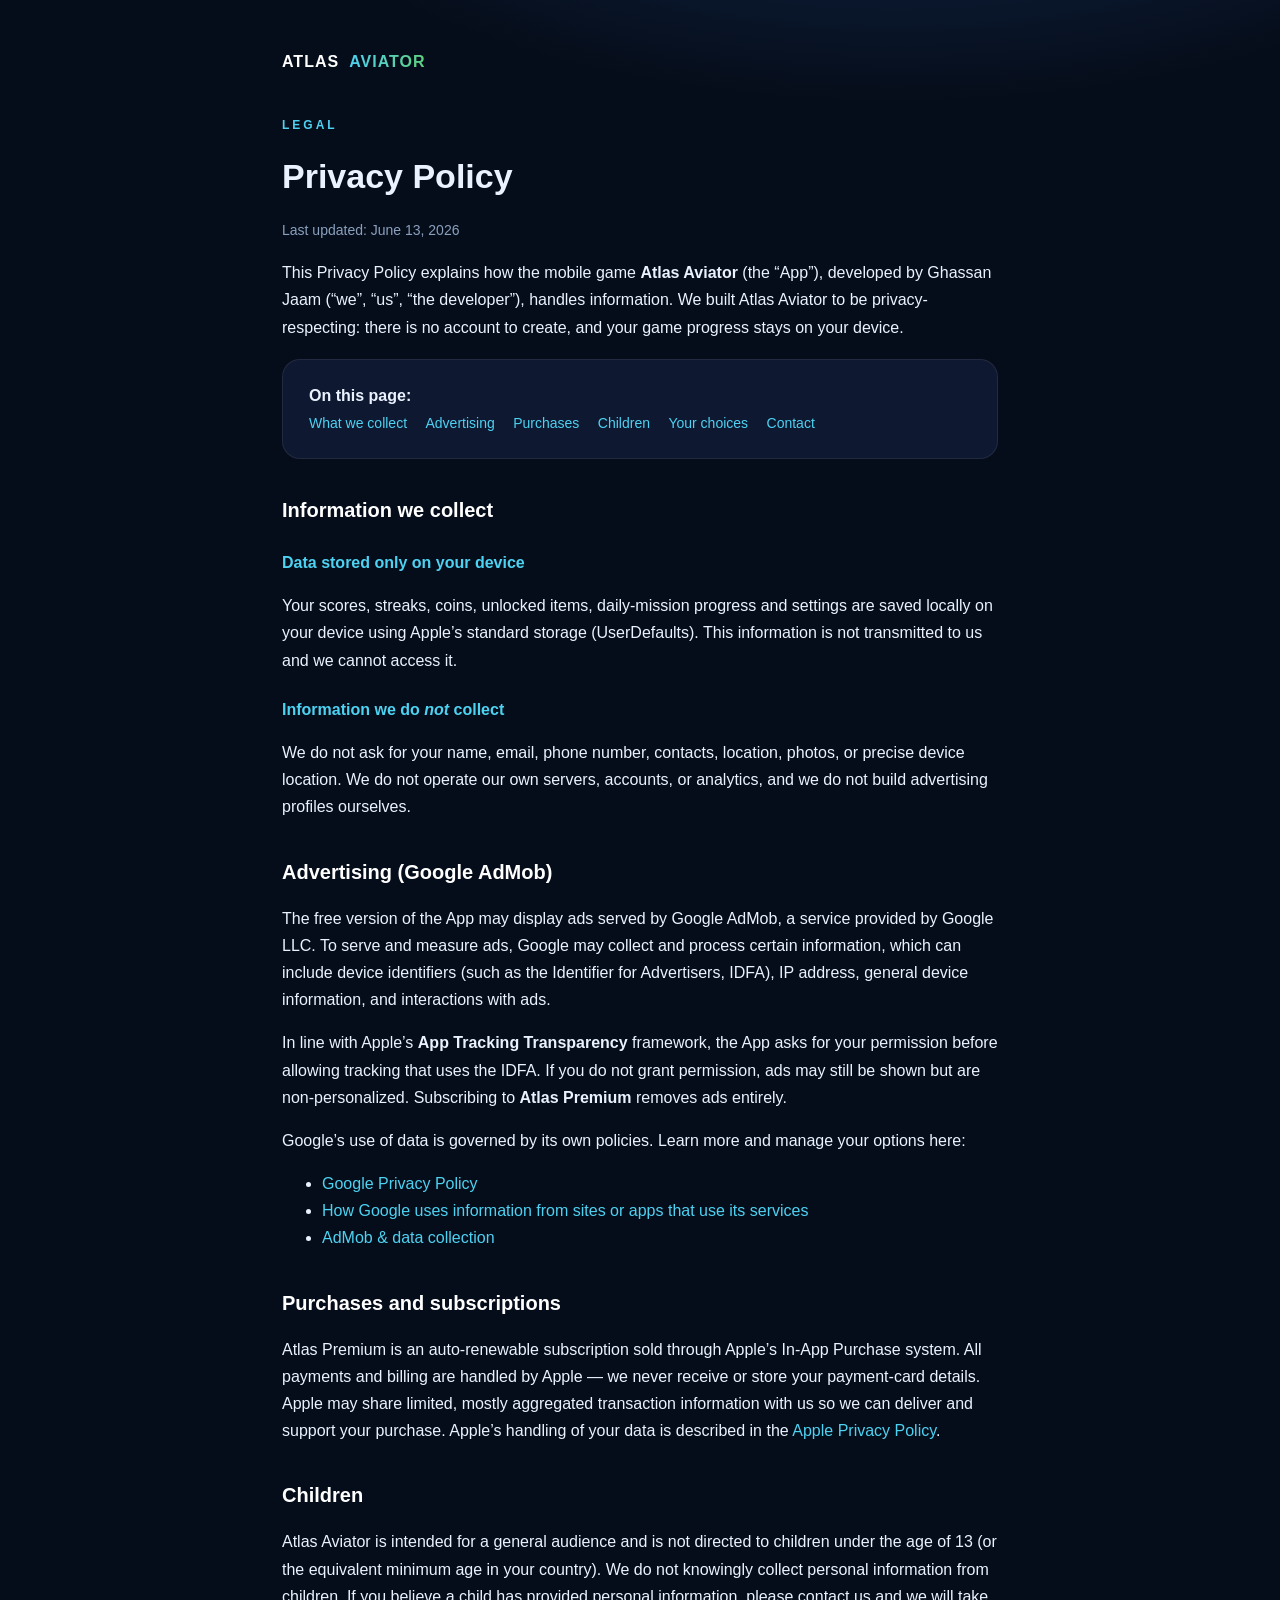
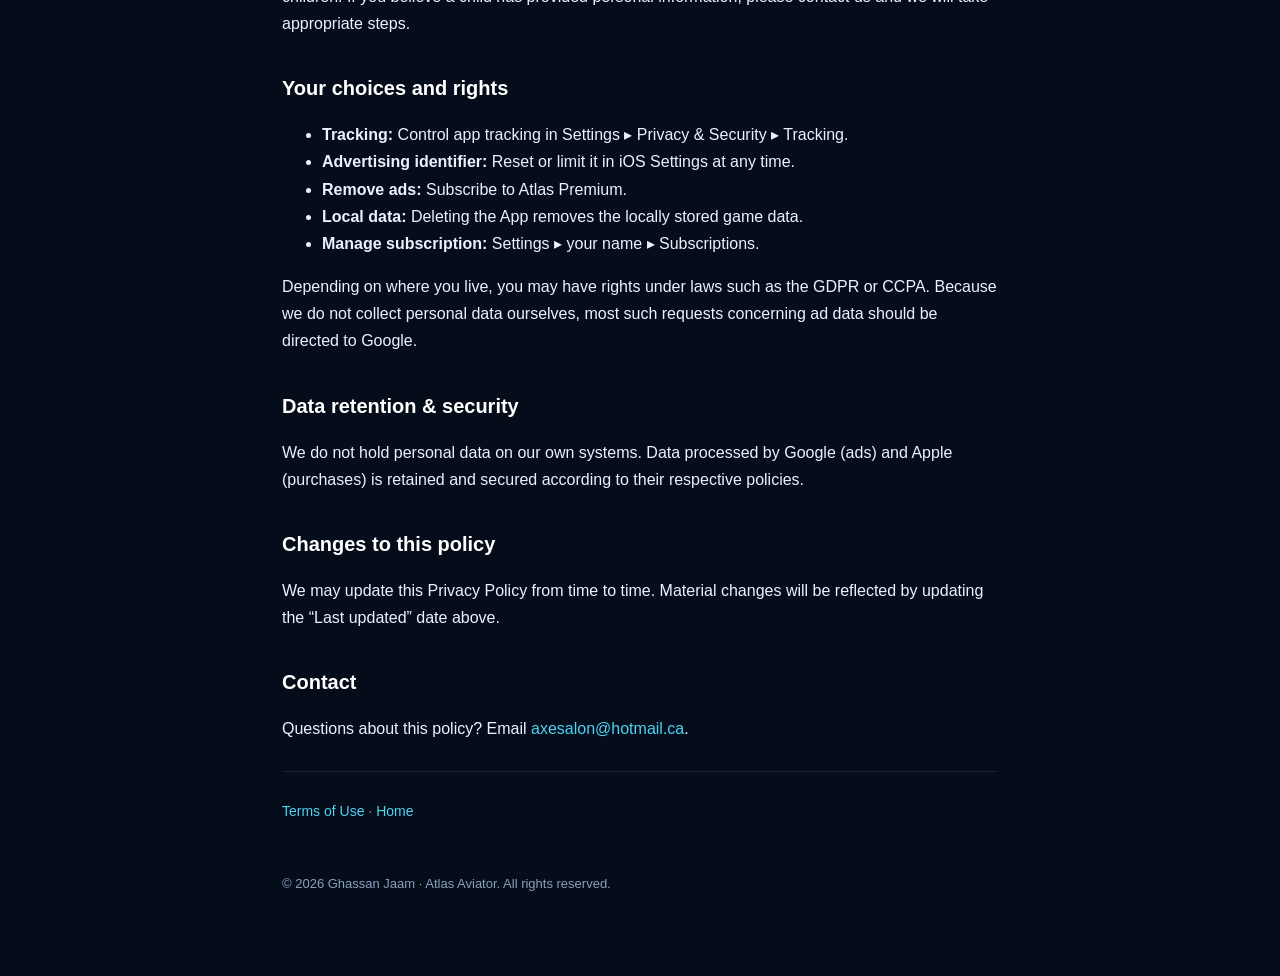
==== privacy.html @ 831ac1c9 "Add landing page with Privacy Policy and Terms of Use Co-Authored-By: Claude Opus 4.8 (1M context) <" ====
<!DOCTYPE html>
<html lang="en">
<head>
  <meta charset="UTF-8" />
  <meta name="viewport" content="width=device-width, initial-scale=1.0" />
  <title>Privacy Policy — Atlas Aviator</title>
  <link rel="stylesheet" href="styles.css" />
</head>
<body>
  <main class="wrap">
    <a class="brand" href="./"><span class="a">ATLAS</span><span class="b">AVIATOR</span></a>

    <p class="kicker" style="margin-top:40px;">Legal</p>
    <h1>Privacy Policy</h1>
    <p class="muted">Last updated: June 13, 2026</p>

    <p>
      This Privacy Policy explains how the mobile game <strong>Atlas Aviator</strong>
      (the “App”), developed by Ghassan Jaam (“we”, “us”, “the developer”), handles
      information. We built Atlas Aviator to be privacy-respecting: there is no account
      to create, and your game progress stays on your device.
    </p>

    <div class="card toc">
      <strong>On this page:</strong><br />
      <a href="#collect">What we collect</a>
      <a href="#ads">Advertising</a>
      <a href="#purchases">Purchases</a>
      <a href="#children">Children</a>
      <a href="#choices">Your choices</a>
      <a href="#contact">Contact</a>
    </div>

    <h2 id="collect">Information we collect</h2>

    <h3>Data stored only on your device</h3>
    <p>
      Your scores, streaks, coins, unlocked items, daily-mission progress and
      settings are saved locally on your device using Apple’s standard storage
      (UserDefaults). This information is not transmitted to us and we cannot access it.
    </p>

    <h3>Information we do <em>not</em> collect</h3>
    <p>
      We do not ask for your name, email, phone number, contacts, location, photos,
      or precise device location. We do not operate our own servers, accounts, or
      analytics, and we do not build advertising profiles ourselves.
    </p>

    <h2 id="ads">Advertising (Google AdMob)</h2>
    <p>
      The free version of the App may display ads served by Google AdMob, a service
      provided by Google LLC. To serve and measure ads, Google may collect and process
      certain information, which can include device identifiers (such as the Identifier
      for Advertisers, IDFA), IP address, general device information, and interactions
      with ads.
    </p>
    <p>
      In line with Apple’s <strong>App Tracking Transparency</strong> framework, the App
      asks for your permission before allowing tracking that uses the IDFA. If you do not
      grant permission, ads may still be shown but are non-personalized. Subscribing to
      <strong>Atlas Premium</strong> removes ads entirely.
    </p>
    <p>
      Google’s use of data is governed by its own policies. Learn more and manage your
      options here:
    </p>
    <ul>
      <li><a href="https://policies.google.com/privacy" target="_blank" rel="noopener">Google Privacy Policy</a></li>
      <li><a href="https://policies.google.com/technologies/partner-sites" target="_blank" rel="noopener">How Google uses information from sites or apps that use its services</a></li>
      <li><a href="https://support.google.com/admob/answer/6128543" target="_blank" rel="noopener">AdMob &amp; data collection</a></li>
    </ul>

    <h2 id="purchases">Purchases and subscriptions</h2>
    <p>
      Atlas Premium is an auto-renewable subscription sold through Apple’s In-App
      Purchase system. All payments and billing are handled by Apple — we never receive
      or store your payment-card details. Apple may share limited, mostly aggregated
      transaction information with us so we can deliver and support your purchase. Apple’s
      handling of your data is described in the
      <a href="https://www.apple.com/legal/privacy/" target="_blank" rel="noopener">Apple Privacy Policy</a>.
    </p>

    <h2 id="children">Children</h2>
    <p>
      Atlas Aviator is intended for a general audience and is not directed to children
      under the age of 13 (or the equivalent minimum age in your country). We do not
      knowingly collect personal information from children. If you believe a child has
      provided personal information, please contact us and we will take appropriate steps.
    </p>

    <h2 id="choices">Your choices and rights</h2>
    <ul>
      <li><strong>Tracking:</strong> Control app tracking in Settings ▸ Privacy &amp; Security ▸ Tracking.</li>
      <li><strong>Advertising identifier:</strong> Reset or limit it in iOS Settings at any time.</li>
      <li><strong>Remove ads:</strong> Subscribe to Atlas Premium.</li>
      <li><strong>Local data:</strong> Deleting the App removes the locally stored game data.</li>
      <li><strong>Manage subscription:</strong> Settings ▸ your name ▸ Subscriptions.</li>
    </ul>
    <p>
      Depending on where you live, you may have rights under laws such as the GDPR or
      CCPA. Because we do not collect personal data ourselves, most such requests
      concerning ad data should be directed to Google.
    </p>

    <h2>Data retention &amp; security</h2>
    <p>
      We do not hold personal data on our own systems. Data processed by Google (ads)
      and Apple (purchases) is retained and secured according to their respective policies.
    </p>

    <h2>Changes to this policy</h2>
    <p>
      We may update this Privacy Policy from time to time. Material changes will be
      reflected by updating the “Last updated” date above.
    </p>

    <h2 id="contact">Contact</h2>
    <p>
      Questions about this policy? Email
      <a href="mailto:axesalon@hotmail.ca">axesalon@hotmail.ca</a>.
    </p>

    <hr />
    <p class="muted">
      <a href="terms.html">Terms of Use</a> · <a href="./">Home</a>
    </p>
    <footer>© 2026 Ghassan Jaam · Atlas Aviator. All rights reserved.</footer>
  </main>
</body>
</html>
---- styles.css ----
:root {
  --navy: #060d1a;
  --panel: #0e1830;
  --ink: #eaf2ff;
  --muted: #8aa0bd;
  --cyan: #4dd2f2;
  --green: #5fcf7e;
}
* { box-sizing: border-box; }
html { scroll-behavior: smooth; }
body {
  margin: 0;
  background: radial-gradient(1200px 600px at 70% -10%, #12305a 0%, transparent 60%), var(--navy);
  color: var(--ink);
  font-family: -apple-system, BlinkMacSystemFont, "Segoe UI", Roboto, Helvetica, Arial, sans-serif;
  line-height: 1.7;
  -webkit-font-smoothing: antialiased;
}
.wrap { max-width: 760px; margin: 0 auto; padding: 48px 22px 80px; }
.brand {
  display: inline-flex; align-items: center; gap: 10px;
  font-weight: 800; letter-spacing: 1px; text-decoration: none; color: var(--ink);
}
.brand .a { color: #fff; }
.brand .b { background: linear-gradient(90deg, var(--cyan), var(--green));
  -webkit-background-clip: text; background-clip: text; color: transparent; }
.kicker { color: var(--cyan); letter-spacing: 3px; font-size: 12px; font-weight: 800; text-transform: uppercase; }
h1 { font-size: 34px; font-weight: 800; margin: 10px 0 4px; }
h2 { font-size: 20px; font-weight: 800; margin: 34px 0 8px; color: #fff; }
h3 { font-size: 16px; font-weight: 700; margin: 22px 0 4px; color: var(--cyan); }
p, li { color: var(--ink); }
.muted { color: var(--muted); font-size: 14px; }
a { color: var(--cyan); text-decoration: none; }
a:hover { text-decoration: underline; }
hr { border: none; border-top: 1px solid rgba(255,255,255,0.08); margin: 28px 0; }
.card {
  background: var(--panel); border: 1px solid rgba(255,255,255,0.08);
  border-radius: 18px; padding: 22px 26px; margin-top: 18px;
}
.links { display: flex; flex-wrap: wrap; gap: 12px; margin-top: 24px; }
.btn {
  display: inline-block; padding: 12px 20px; border-radius: 14px; font-weight: 700;
  background: linear-gradient(180deg, #fff, #dfe6ee); color: #11203a;
}
.btn.ghost { background: transparent; color: var(--ink); border: 1px solid rgba(255,255,255,0.2); }
.toc a { display: inline-block; margin-right: 14px; font-size: 14px; }
footer { margin-top: 50px; color: var(--muted); font-size: 13px; }
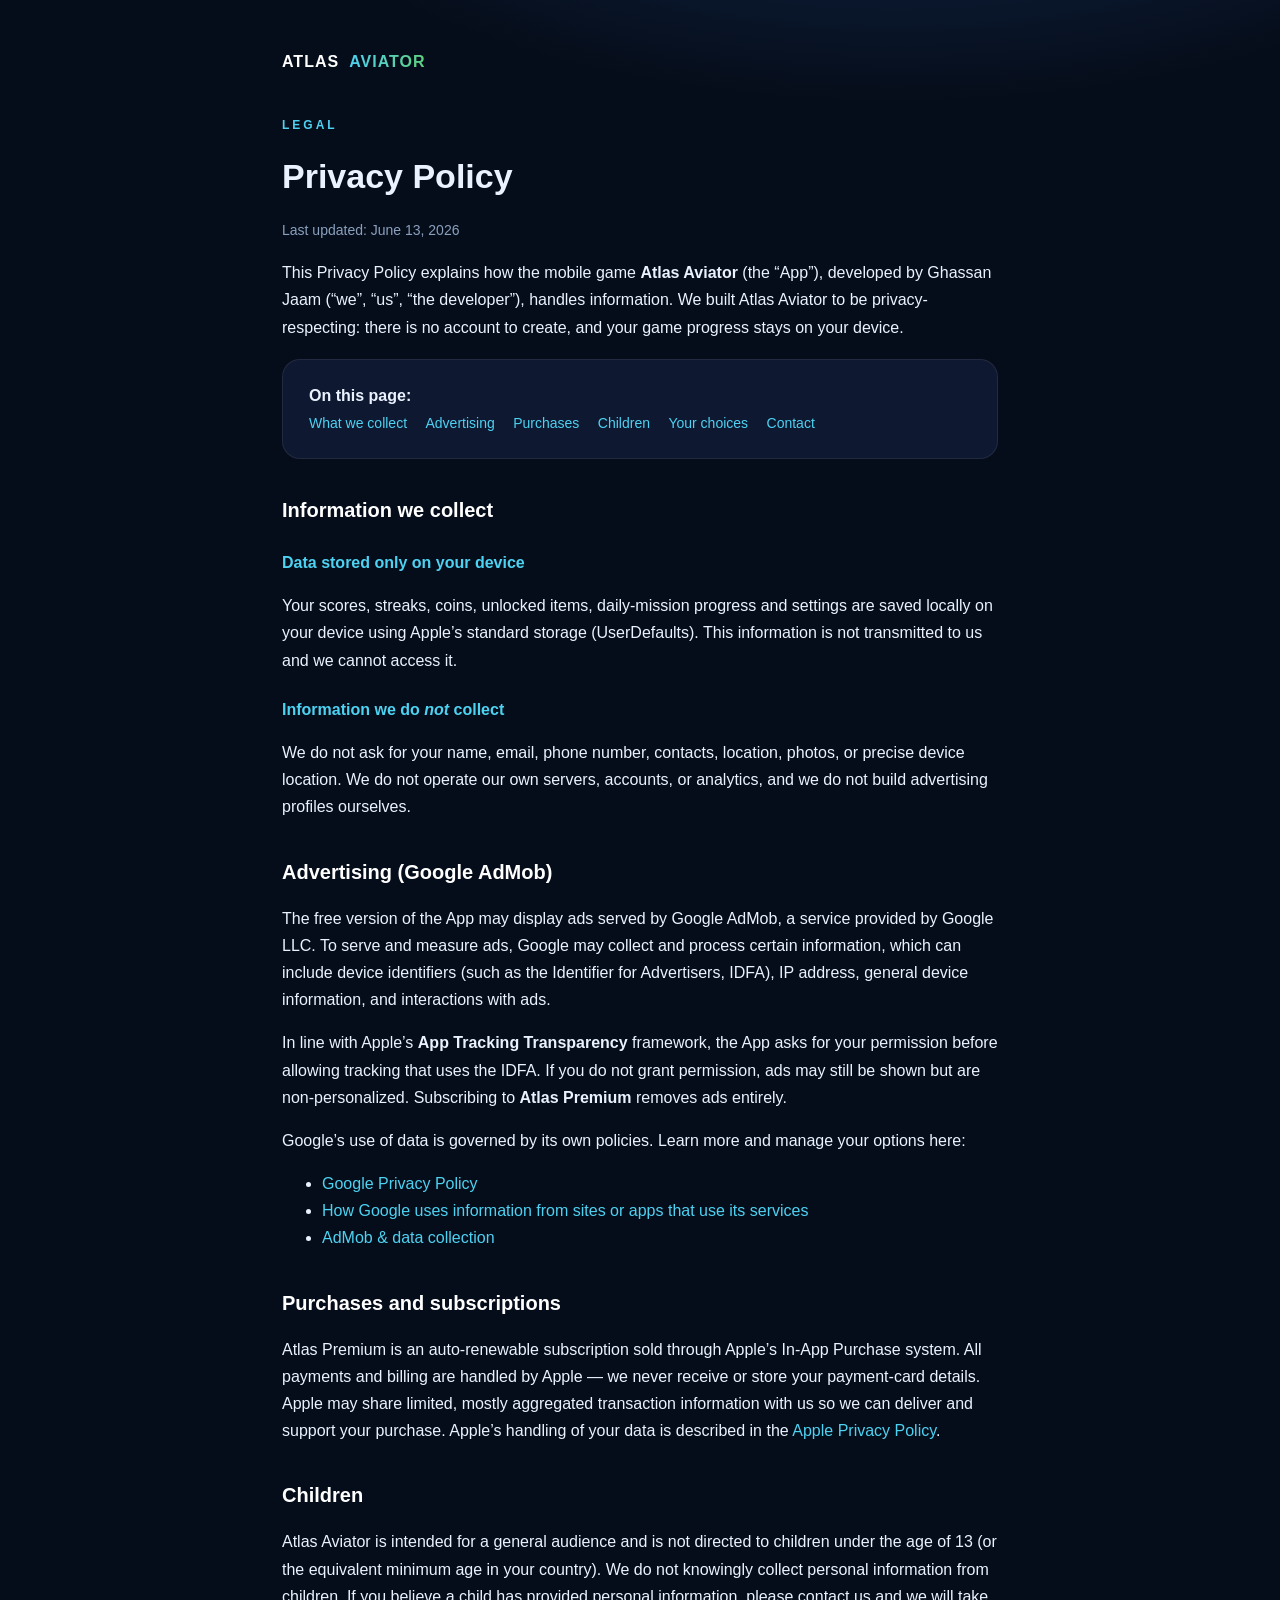
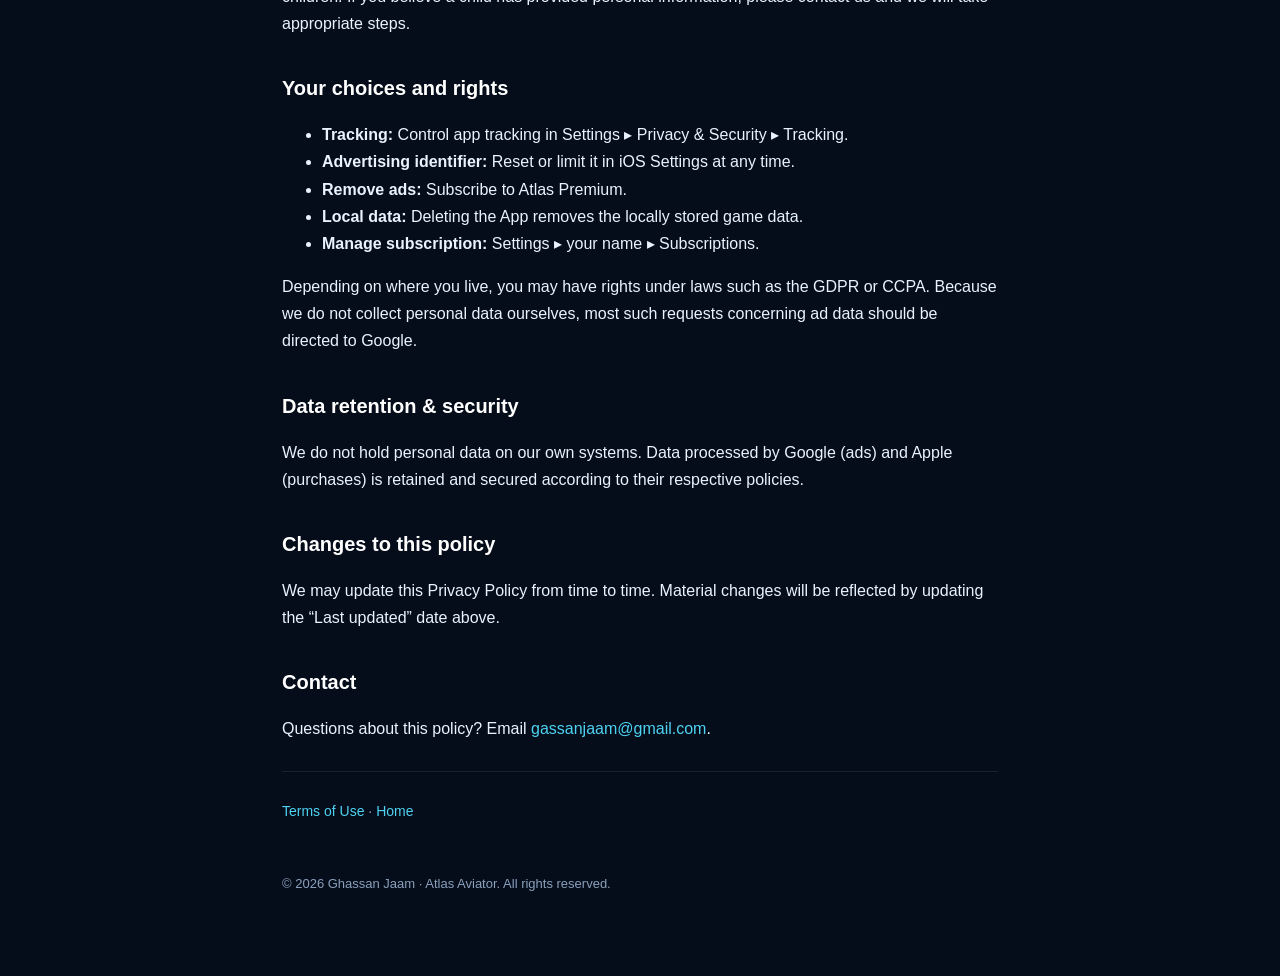
==== commit b88732e6: "Update contact email to gassanjaam@gmail.com Co-Authored-By: Claude Opus 4.8 (1M context) <noreply@a" ====
--- a/privacy.html
+++ b/privacy.html
@@ -118,7 +118,7 @@
     <h2 id="contact">Contact</h2>
     <p>
       Questions about this policy? Email
-      <a href="mailto:axesalon@hotmail.ca">axesalon@hotmail.ca</a>.
+      <a href="mailto:gassanjaam@gmail.com">gassanjaam@gmail.com</a>.
     </p>
 
     <hr />
